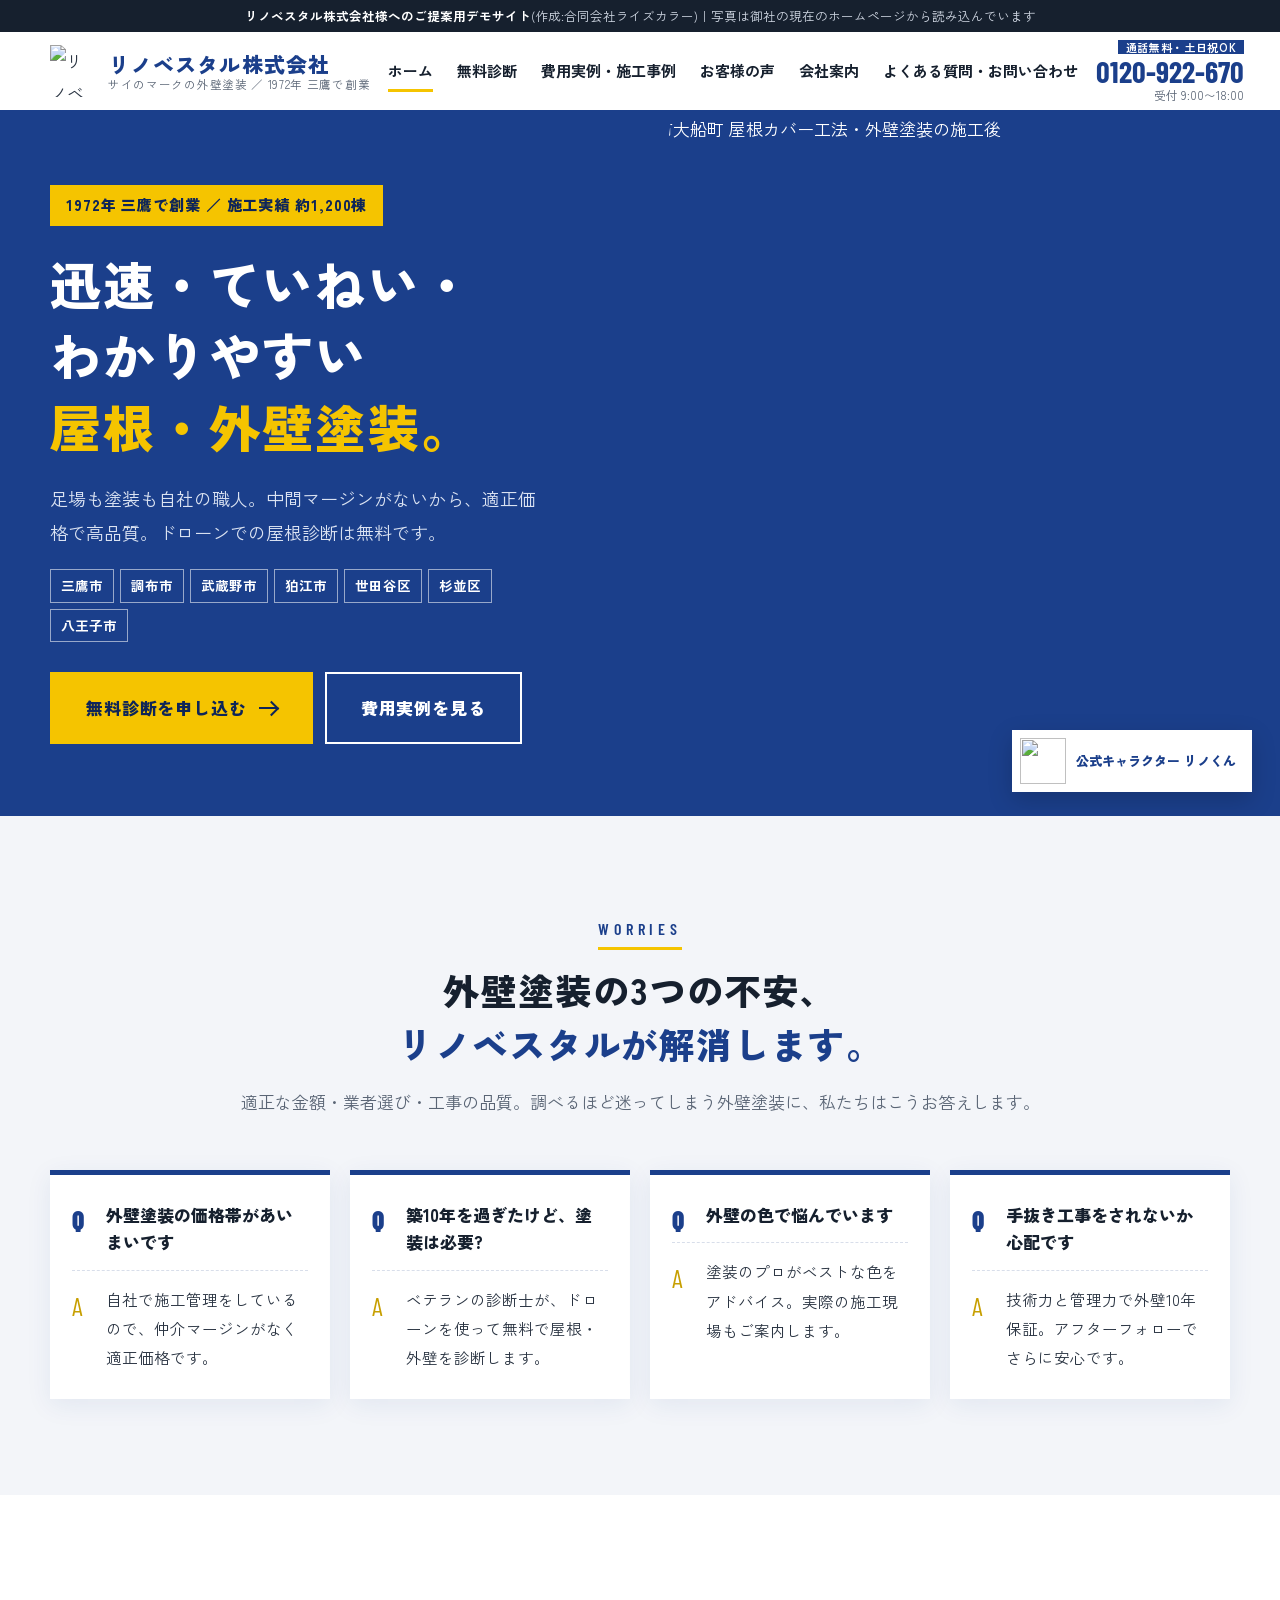
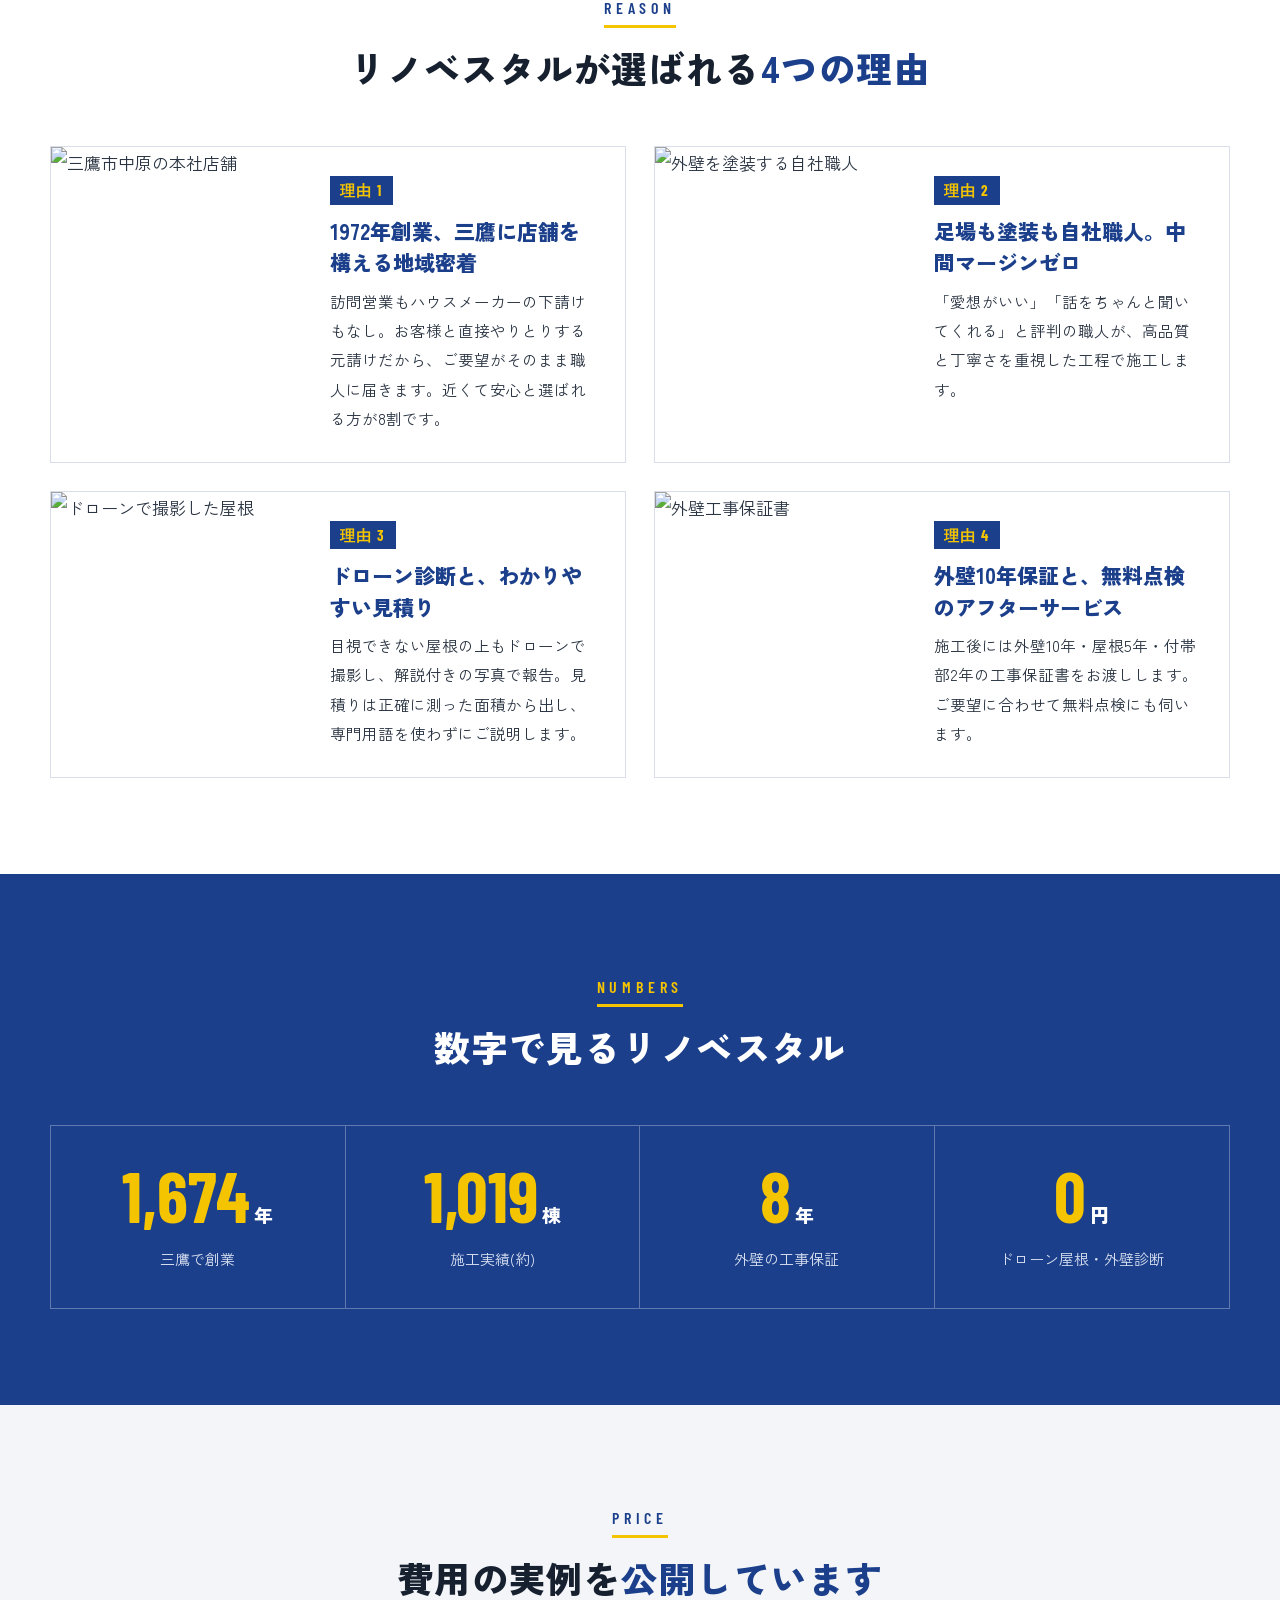
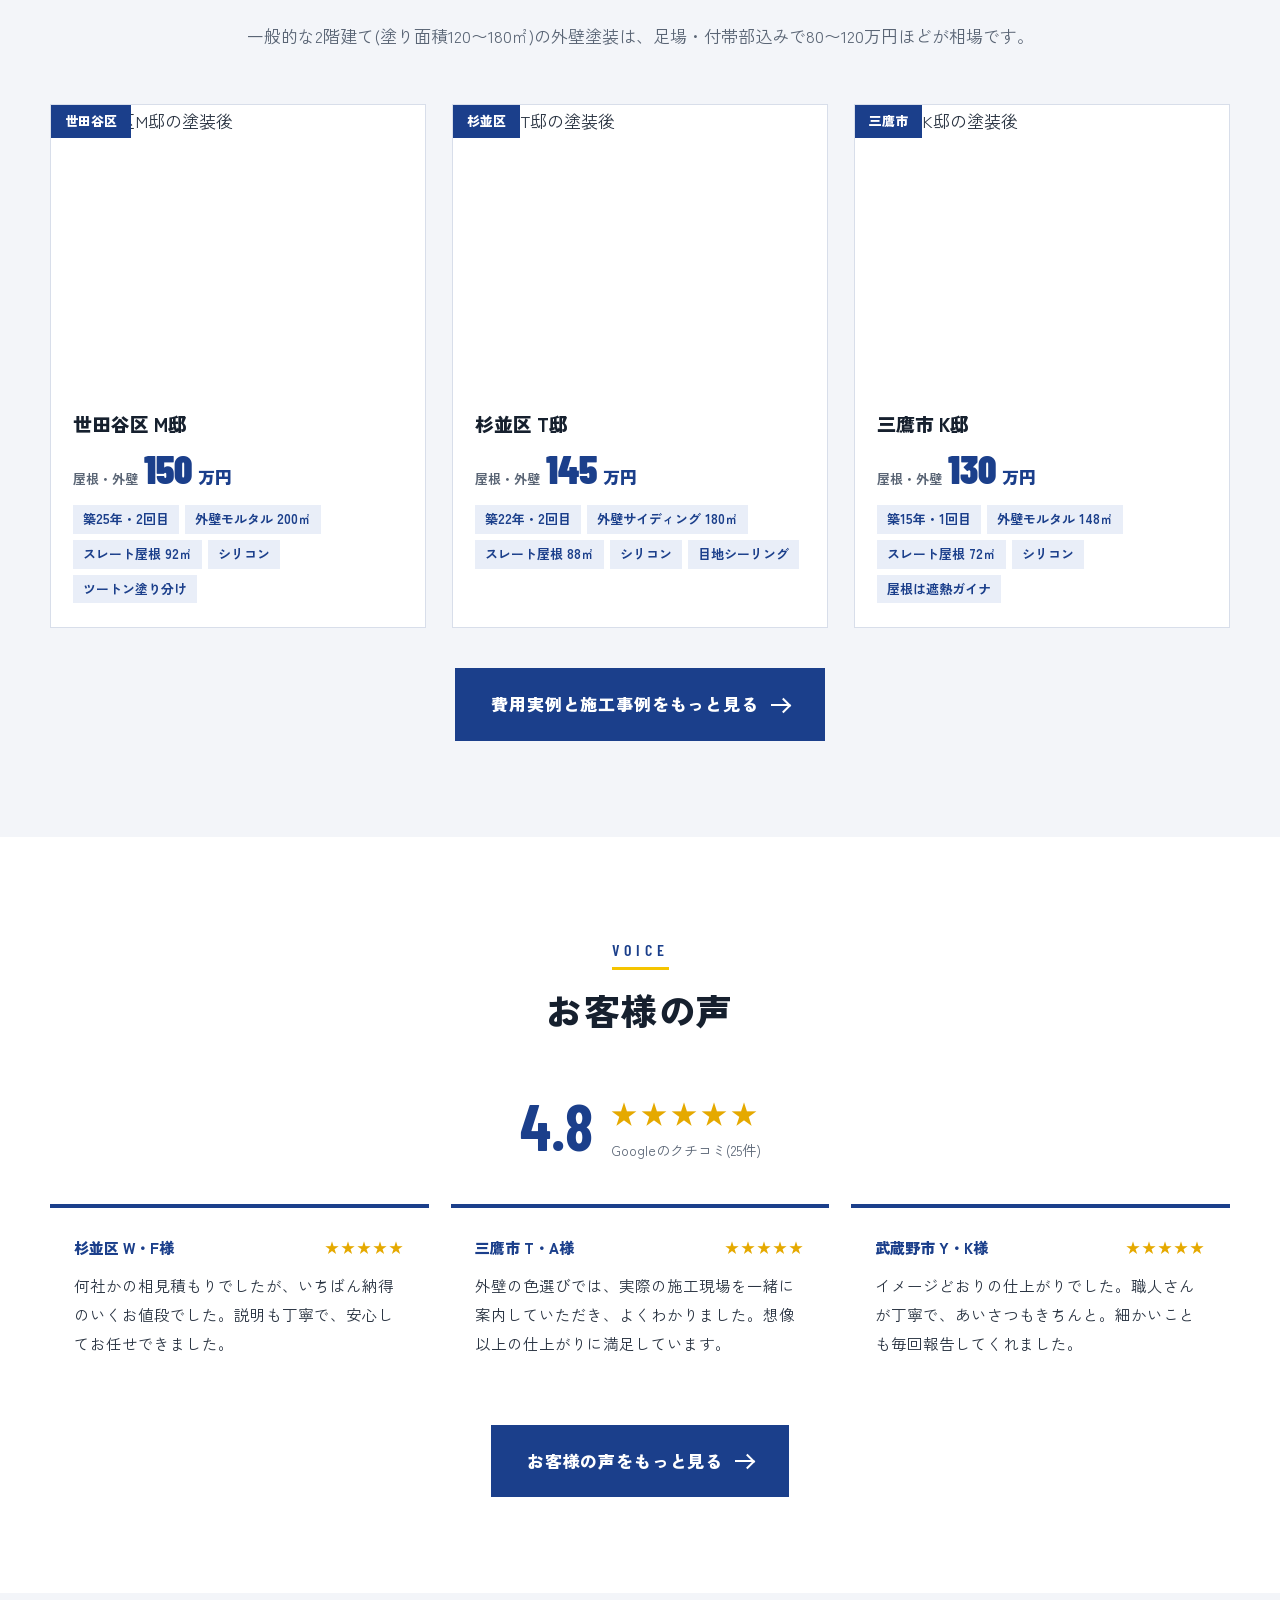
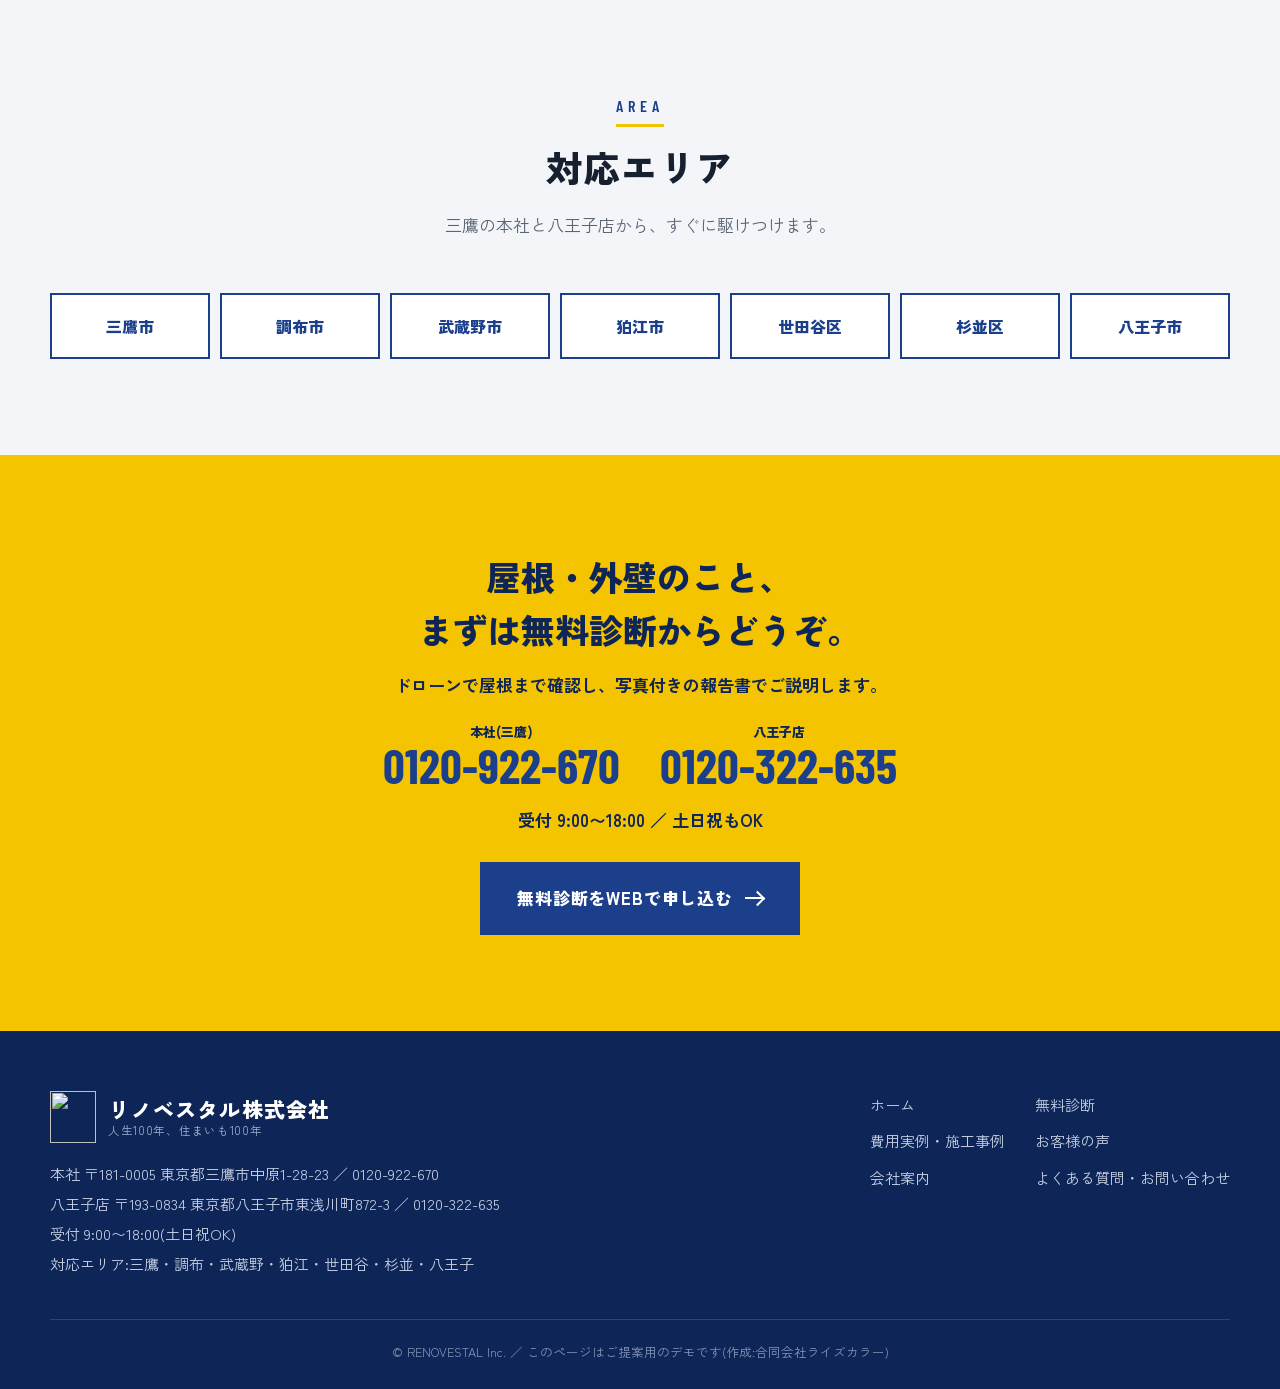
==== index.html @ 07515219 "リノベスタル様 ご提案用デモサイト Co-Authored-By: Claude Opus 5.5 <noreply@anthropic.com> Claude-Session: https://cl" ====
<!doctype html>
<html lang="ja">
<head>
<meta charset="utf-8">
<meta name="viewport" content="width=device-width,initial-scale=1">
<title>三鷹・調布・武蔵野・世田谷・杉並・八王子の外壁塗装|リノベスタル</title>
<meta name="description" content="1972年三鷹で創業、施工実績約1,200棟。自社職人による屋根・外壁塗装と、ドローンを使った無料診断のリノベスタル。">
<meta name="robots" content="noindex,nofollow">
<link rel="preconnect" href="https://fonts.googleapis.com">
<link rel="preconnect" href="https://fonts.gstatic.com" crossorigin>
<link href="https://fonts.googleapis.com/css2?family=Zen+Kaku+Gothic+New:wght@400;700;900&family=Barlow+Condensed:wght@600;700&display=swap" rel="stylesheet">
<link rel="stylesheet" href="style.css">
</head>
<body>
<div class="demo-ribbon"><strong>リノベスタル株式会社様へのご提案用デモサイト</strong>(作成:合同会社ライズカラー)｜写真は御社の現在のホームページから読み込んでいます</div>
<header class="header">
  <div class="wrap">
    <a href="index.html" class="logo"><img src="https://renovestal.jp/_common/img/logo.png" alt="リノベスタルのリノくん"><span class="t"><span class="name">リノベスタル株式会社</span><span class="sub">サイのマークの外壁塗装 ／ 1972年 三鷹で創業</span></span></a>
    <nav class="nav" aria-label="メインメニュー">
      <a href="index.html" class="current">ホーム</a>
      <a href="shindan.html">無料診断</a>
      <a href="works.html">費用実例・施工事例</a>
      <a href="voice.html">お客様の声</a>
      <a href="company.html">会社案内</a>
      <a href="contact.html">よくある質問・お問い合わせ</a>
    </nav>
    <a href="tel:0120922670" class="head-tel"><span class="free">通話無料・土日祝OK</span><span class="n">0120-922-670</span><span class="time">受付 9:00〜18:00</span></a>
    <button class="menu-btn" aria-label="メニュー" aria-expanded="false"><span></span><span></span><span></span></button>
  </div>
</header>
<main>
<section class="hero" style="padding:0">
  <div class="txt">
    <span class="since">1972年 三鷹で創業 ／ 施工実績 約1,200棟</span>
    <h1>迅速・ていねい・<br>わかりやすい<br><em>屋根・外壁塗装。</em></h1>
    <p class="lead">足場も塗装も自社の職人。中間マージンがないから、適正価格で高品質。ドローンでの屋根診断は無料です。</p>
    <div class="areas"><span>三鷹市</span><span>調布市</span><span>武蔵野市</span><span>狛江市</span><span>世田谷区</span><span>杉並区</span><span>八王子市</span></div>
    <div class="btns">
      <a href="contact.html#form" class="btn btn-yellow">無料診断を申し込む<span class="ar"></span></a>
      <a href="works.html" class="btn btn-ghost">費用実例を見る</a>
    </div>
  </div>
  <div class="ph">
    <img src="https://renovestal.jp/wp-content/uploads/%E5%A4%A7%E8%88%B9%E7%94%BA%E3%80%80%E3%82%A2%E3%83%95%E3%82%BF%E3%83%BC-scaled.jpg" alt="八王子市大船町 屋根カバー工法・外壁塗装の施工後">
    <div class="rino"><img src="https://renovestal.jp/images/character01.gif" alt="">公式キャラクター リノくん</div>
  </div>
</section>

<section class="bg-gray">
  <div class="wrap">
    <div class="title center reveal">
      <span class="en">WORRIES</span>
      <h2>外壁塗装の3つの不安、<br><em>リノベスタルが解消します。</em></h2>
      <p>適正な金額・業者選び・工事の品質。調べるほど迷ってしまう外壁塗装に、私たちはこうお答えします。</p>
    </div>
    <div class="qa-grid">
      <div class="qa reveal"><p class="q">外壁塗装の価格帯があいまいです</p><p class="a">自社で施工管理をしているので、仲介マージンがなく適正価格です。</p></div>
      <div class="qa reveal d1"><p class="q">築10年を過ぎたけど、塗装は必要?</p><p class="a">ベテランの診断士が、ドローンを使って無料で屋根・外壁を診断します。</p></div>
      <div class="qa reveal d2"><p class="q">外壁の色で悩んでいます</p><p class="a">塗装のプロがベストな色をアドバイス。実際の施工現場もご案内します。</p></div>
      <div class="qa reveal d3"><p class="q">手抜き工事をされないか心配です</p><p class="a">技術力と管理力で外壁10年保証。アフターフォローでさらに安心です。</p></div>
    </div>
  </div>
</section>

<section>
  <div class="wrap">
    <div class="title center reveal">
      <span class="en">REASON</span>
      <h2>リノベスタルが選ばれる<em>4つの理由</em></h2>
    </div>
    <div class="reasons">
      <article class="reason reveal"><div class="ph"><img src="https://renovestal.jp/images/reason01.jpg" alt="三鷹市中原の本社店舗" loading="lazy"></div><div class="body"><span class="no">理由 1</span><h3>1972年創業、三鷹に店舗を構える地域密着</h3><p>訪問営業もハウスメーカーの下請けもなし。お客様と直接やりとりする元請けだから、ご要望がそのまま職人に届きます。近くて安心と選ばれる方が8割です。</p></div></article>
      <article class="reason reveal d1"><div class="ph"><img src="https://renovestal.jp/images/genba06.jpg" alt="外壁を塗装する自社職人" loading="lazy"></div><div class="body"><span class="no">理由 2</span><h3>足場も塗装も自社職人。中間マージンゼロ</h3><p>「愛想がいい」「話をちゃんと聞いてくれる」と評判の職人が、高品質と丁寧さを重視した工程で施工します。</p></div></article>
      <article class="reason reveal"><div class="ph"><img src="https://renovestal.jp/images/muryo02-4_2.jpg" alt="ドローンで撮影した屋根" loading="lazy"></div><div class="body"><span class="no">理由 3</span><h3>ドローン診断と、わかりやすい見積り</h3><p>目視できない屋根の上もドローンで撮影し、解説付きの写真で報告。見積りは正確に測った面積から出し、専門用語を使わずにご説明します。</p></div></article>
      <article class="reason reveal d1"><div class="ph"><img src="https://renovestal.jp/images/hosho.jpg" alt="外壁工事保証書" loading="lazy" style="object-position:top"></div><div class="body"><span class="no">理由 4</span><h3>外壁10年保証と、無料点検のアフターサービス</h3><p>施工後には外壁10年・屋根5年・付帯部2年の工事保証書をお渡しします。ご要望に合わせて無料点検にも伺います。</p></div></article>
    </div>
  </div>
</section>

<section class="bg-blue">
  <div class="wrap">
    <div class="title center reveal"><span class="en">NUMBERS</span><h2>数字で見るリノベスタル</h2></div>
    <div class="stats reveal">
      <div class="stat"><span class="v" data-to="1972">0</span><span class="u">年</span><span class="c">三鷹で創業</span></div>
      <div class="stat"><span class="v" data-to="1200">0</span><span class="u">棟</span><span class="c">施工実績(約)</span></div>
      <div class="stat"><span class="v" data-to="10">0</span><span class="u">年</span><span class="c">外壁の工事保証</span></div>
      <div class="stat"><span class="v" data-to="0">0</span><span class="u">円</span><span class="c">ドローン屋根・外壁診断</span></div>
    </div>
  </div>
</section>

<section class="bg-gray">
  <div class="wrap">
    <div class="title center reveal">
      <span class="en">PRICE</span>
      <h2>費用の実例を<em>公開しています</em></h2>
      <p>一般的な2階建て(塗り面積120〜180㎡)の外壁塗装は、足場・付帯部込みで80〜120万円ほどが相場です。</p>
    </div>
    <div class="cases">
      <article class="case reveal"><div class="ph"><img src="https://renovestal.jp/images/home01.jpg" alt="世田谷区M邸の塗装後" loading="lazy"><span class="area">世田谷区</span></div><div class="body"><h3>世田谷区 M邸</h3><div class="price"><small>屋根・外壁</small><span class="num">150</span>万円</div><ul><li>築25年・2回目</li><li>外壁モルタル 200㎡</li><li>スレート屋根 92㎡</li><li>シリコン</li><li>ツートン塗り分け</li></ul></div></article>
      <article class="case reveal d1"><div class="ph"><img src="https://renovestal.jp/images/home02.jpg" alt="杉並区T邸の塗装後" loading="lazy"><span class="area">杉並区</span></div><div class="body"><h3>杉並区 T邸</h3><div class="price"><small>屋根・外壁</small><span class="num">145</span>万円</div><ul><li>築22年・2回目</li><li>外壁サイディング 180㎡</li><li>スレート屋根 88㎡</li><li>シリコン</li><li>目地シーリング</li></ul></div></article>
      <article class="case reveal d2"><div class="ph"><img src="https://renovestal.jp/images/home04.jpg" alt="三鷹市K邸の塗装後" loading="lazy"><span class="area">三鷹市</span></div><div class="body"><h3>三鷹市 K邸</h3><div class="price"><small>屋根・外壁</small><span class="num">130</span>万円</div><ul><li>築15年・1回目</li><li>外壁モルタル 148㎡</li><li>スレート屋根 72㎡</li><li>シリコン</li><li>屋根は遮熱ガイナ</li></ul></div></article>
    </div>
    <div style="text-align:center;margin-top:40px" class="reveal"><a href="works.html" class="btn btn-blue">費用実例と施工事例をもっと見る<span class="ar"></span></a></div>
  </div>
</section>

<section>
  <div class="wrap">
    <div class="title center reveal"><span class="en">VOICE</span><h2>お客様の声</h2></div>
    <div class="rating reveal"><span class="score">4.8</span><div><span class="stars">★★★★★</span><small>Googleのクチコミ(25件)</small></div></div>
    <div class="voices">
      <article class="voice reveal"><div class="who">杉並区 W・F様<span>★★★★★</span></div><p>何社かの相見積もりでしたが、いちばん納得のいくお値段でした。説明も丁寧で、安心してお任せできました。</p></article>
      <article class="voice reveal d1"><div class="who">三鷹市 T・A様<span>★★★★★</span></div><p>外壁の色選びでは、実際の施工現場を一緒に案内していただき、よくわかりました。想像以上の仕上がりに満足しています。</p></article>
      <article class="voice reveal d2"><div class="who">武蔵野市 Y・K様<span>★★★★★</span></div><p>イメージどおりの仕上がりでした。職人さんが丁寧で、あいさつもきちんと。細かいことも毎回報告してくれました。</p></article>
    </div>
    <div style="text-align:center;margin-top:40px" class="reveal"><a href="voice.html" class="btn btn-blue">お客様の声をもっと見る<span class="ar"></span></a></div>
  </div>
</section>

<section class="bg-gray">
  <div class="wrap">
    <div class="title center reveal"><span class="en">AREA</span><h2>対応エリア</h2><p>三鷹の本社と八王子店から、すぐに駆けつけます。</p></div>
    <div class="area-grid reveal"><a href="works.html">三鷹市</a><a href="works.html">調布市</a><a href="works.html">武蔵野市</a><a href="works.html">狛江市</a><a href="works.html">世田谷区</a><a href="works.html">杉並区</a><a href="works.html">八王子市</a></div>
  </div>
</section>
<section class="cta">
  <img class="rino" src="https://renovestal.jp/images/character01.gif" alt="">
  <div class="wrap reveal">
    <h2>屋根・外壁のこと、<br>まずは無料診断からどうぞ。</h2>
    <p>ドローンで屋根まで確認し、写真付きの報告書でご説明します。</p>
    <div class="tels">
      <a href="tel:0120922670"><small>本社(三鷹)</small><span class="num">0120-922-670</span></a>
      <a href="tel:0120322635"><small>八王子店</small><span class="num">0120-322-635</span></a>
    </div>
    <p>受付 9:00〜18:00 ／ 土日祝もOK</p>
    <div class="btns"><a href="contact.html#form" class="btn btn-blue">無料診断をWEBで申し込む<span class="ar"></span></a></div>
  </div>
</section>
</main>
<footer class="footer">
  <div class="wrap">
    <div class="cols">
      <div>
        <a href="index.html" class="logo"><img src="https://renovestal.jp/_common/img/logo.png" alt=""><span class="t"><span class="name">リノベスタル株式会社</span><span class="sub">人生100年、住まいも100年</span></span></a>
        <address>
          本社 〒181-0005 東京都三鷹市中原1-28-23 ／ 0120-922-670<br>
          八王子店 〒193-0834 東京都八王子市東浅川町872-3 ／ 0120-322-635<br>
          受付 9:00〜18:00(土日祝OK)<br>
          対応エリア:三鷹・調布・武蔵野・狛江・世田谷・杉並・八王子
        </address>
      </div>
      <nav aria-label="フッターメニュー">
        <a href="index.html">ホーム</a><a href="shindan.html">無料診断</a>
        <a href="works.html">費用実例・施工事例</a><a href="voice.html">お客様の声</a>
        <a href="company.html">会社案内</a><a href="contact.html">よくある質問・お問い合わせ</a>
      </nav>
    </div>
    <p class="copy">© RENOVESTAL Inc. ／ このページはご提案用のデモです(作成:合同会社ライズカラー)</p>
  </div>
</footer>
<div class="sp-bar"><a class="t" href="tel:0120922670">無料で電話相談</a><a class="m" href="contact.html#form">無料診断を申し込む</a></div>
<script src="main.js"></script>
</body>
</html>
---- style.css ----
/* リノベスタル株式会社 ご提案用デモ — ロイヤルブルー×白、差し色に黄色 */
:root{
  --blue:#1b3f8b;
  --blue-deep:#0e2558;
  --blue-soft:#e9eef8;
  --yellow:#f5c400;
  --ink:#16202e;
  --text:#2a3442;
  --muted:#5a6575;
  --line:#d8deea;
  --gray:#f3f5f9;
  --max:1180px;
}
*{box-sizing:border-box;margin:0;padding:0}
html{scroll-behavior:smooth}
body{font-family:"Zen Kaku Gothic New","Noto Sans JP",system-ui,sans-serif;font-size:17px;line-height:1.9;color:var(--text);background:#fff;-webkit-font-smoothing:antialiased;overflow-x:hidden}
img{max-width:100%;display:block}
a{color:inherit;text-decoration:none}
.wrap{width:min(var(--max),100% - 32px);margin-inline:auto}
.num{font-family:"Barlow Condensed",sans-serif}

.demo-ribbon{background:var(--ink);color:#cfd6e2;font-size:12.5px;text-align:center;padding:6px 12px;line-height:1.6}
.demo-ribbon strong{color:#fff}

/* ヘッダー */
.header{position:sticky;top:0;z-index:50;background:#fff;border-bottom:3px solid var(--blue)}
.header .wrap{display:flex;align-items:center;justify-content:space-between;gap:18px;height:78px}
.logo{display:flex;align-items:center;gap:12px}
.logo img{width:46px;height:52px;object-fit:contain}
.logo .t{display:flex;flex-direction:column;line-height:1.25}
.logo .name{font-size:21px;font-weight:900;color:var(--blue);letter-spacing:.06em;white-space:nowrap}
.logo .sub{font-size:11.5px;color:var(--muted);letter-spacing:.06em;white-space:nowrap}
.nav{display:flex;gap:24px;align-items:center}
.nav a{font-size:15px;font-weight:700;color:var(--ink);white-space:nowrap;position:relative;padding:4px 0}
.nav a::after{content:"";position:absolute;left:0;bottom:-3px;height:3px;width:100%;background:var(--yellow);transform:scaleX(0);transform-origin:right;transition:transform .35s}
.nav a:hover::after,.nav a.current::after{transform:scaleX(1);transform-origin:left}
.head-tel{display:flex;flex-direction:column;align-items:flex-end;line-height:1.15}
.head-tel .free{font-size:11px;font-weight:700;color:#fff;background:var(--blue);padding:1px 8px;letter-spacing:.06em}
.head-tel .n{font-family:"Barlow Condensed",sans-serif;font-size:30px;font-weight:700;color:var(--blue);white-space:nowrap}
.head-tel .time{font-size:11.5px;color:var(--muted)}
.menu-btn{display:none;background:none;border:0;width:44px;height:44px;cursor:pointer;position:relative}
.menu-btn span{position:absolute;left:10px;right:10px;height:2px;background:var(--blue);transition:.3s}
.menu-btn span:nth-child(1){top:14px}.menu-btn span:nth-child(2){top:21px}.menu-btn span:nth-child(3){top:28px}
.menu-open .menu-btn span:nth-child(1){top:21px;transform:rotate(45deg)}
.menu-open .menu-btn span:nth-child(2){opacity:0}
.menu-open .menu-btn span:nth-child(3){top:21px;transform:rotate(-45deg)}

/* ボタン */
.btn{position:relative;display:inline-flex;align-items:center;justify-content:center;gap:12px;padding:18px 34px;font-size:17px;font-weight:900;letter-spacing:.05em;overflow:hidden;cursor:pointer;border:2px solid transparent;transition:background .3s,color .3s,transform .2s;font-family:inherit}
.btn::after{content:"";position:absolute;top:-20%;left:-75%;width:45%;height:140%;background:linear-gradient(100deg,rgba(255,255,255,0),rgba(255,255,255,.6) 50%,rgba(255,255,255,0));transform:skewX(-22deg);animation:shine 4.5s ease-in-out infinite}
.btn:hover::after{animation:shineFast .8s ease-out}
@keyframes shine{0%,70%{left:-75%}100%{left:135%}}
@keyframes shineFast{0%{left:-75%}100%{left:135%}}
.btn-yellow{background:var(--yellow);color:var(--blue-deep)}
.btn-yellow:hover{background:#ffd31f}
.btn-blue{background:var(--blue);color:#fff}
.btn-blue:hover{background:var(--blue-deep)}
.btn-ghost{color:#fff;border-color:#fff;background:transparent}
.btn-ghost::after{display:none}
.btn-ghost:hover{background:#fff;color:var(--blue)}
.btn .ar{width:18px;height:2px;background:currentColor;position:relative;transition:transform .3s}
.btn .ar::after{content:"";position:absolute;right:0;top:-4px;width:9px;height:9px;border-top:2px solid currentColor;border-right:2px solid currentColor;transform:rotate(45deg)}
.btn:hover .ar{transform:translateX(5px)}

/* ヒーロー(左に文字、右に写真) */
.hero{position:relative;display:grid;grid-template-columns:46% 54%;min-height:620px;background:var(--blue);color:#fff;overflow:hidden}
.hero .txt{position:relative;z-index:2;padding:72px 48px 72px max(16px,calc((100vw - var(--max))/2));display:flex;flex-direction:column;justify-content:center}
.hero .since{display:inline-flex;align-items:center;gap:10px;align-self:flex-start;background:var(--yellow);color:var(--blue-deep);font-weight:900;padding:6px 16px;font-size:15px;letter-spacing:.06em;opacity:0;animation:up .8s .2s forwards}
.hero h1{font-size:clamp(32px,4vw,52px);font-weight:900;line-height:1.4;letter-spacing:.04em;margin-top:22px;opacity:0;animation:up .9s .4s forwards}
.hero h1 em{font-style:normal;color:var(--yellow)}
.hero .lead{margin-top:18px;color:#dbe3f2;font-size:clamp(16px,1.5vw,18px);opacity:0;animation:up .9s .65s forwards}
.hero .areas{display:flex;flex-wrap:wrap;gap:6px;margin-top:20px;opacity:0;animation:up .9s .8s forwards}
.hero .areas span{font-size:13.5px;font-weight:700;border:1px solid rgba(255,255,255,.55);padding:3px 10px}
.hero .btns{display:flex;flex-wrap:wrap;gap:12px;margin-top:30px;opacity:0;animation:up .9s 1s forwards}
.hero .ph{position:relative;clip-path:polygon(12% 0,100% 0,100% 100%,0 100%);overflow:hidden}
.hero .ph img{width:100%;height:100%;object-fit:cover;transform:scale(1.1);animation:zoom 12s ease-out forwards}
.hero .ph::before{content:"";position:absolute;inset:0;z-index:1;background:var(--yellow);transform-origin:right;animation:wipe 1s .1s cubic-bezier(.7,0,.3,1) forwards}
.hero .rino{position:absolute;z-index:3;right:28px;bottom:24px;display:flex;align-items:center;gap:10px;background:#fff;color:var(--blue);padding:8px 16px 8px 8px;font-size:13px;font-weight:900;box-shadow:0 8px 24px rgba(0,0,0,.18);opacity:0;animation:up .8s 1.4s forwards}
.hero .rino img{width:46px;height:46px;object-fit:contain}
@keyframes up{from{opacity:0;transform:translateY(22px)}to{opacity:1;transform:none}}
@keyframes zoom{to{transform:scale(1)}}
@keyframes wipe{to{transform:scaleX(0)}}

/* 下層の見出し */
.page-head{background:var(--blue);color:#fff;position:relative;overflow:hidden;padding:80px 0 64px}
.page-head .bg{position:absolute;right:0;top:0;bottom:0;width:48%;background-size:cover;background-position:center;clip-path:polygon(18% 0,100% 0,100% 100%,0 100%);opacity:.9}
.page-head .wrap{position:relative}
.page-head .en{font-family:"Barlow Condensed",sans-serif;font-size:16px;letter-spacing:.3em;color:var(--yellow);font-weight:600}
.page-head h1{font-size:clamp(28px,4vw,42px);font-weight:900;letter-spacing:.05em;margin-top:4px}
.breadcrumb{font-size:13px;color:#c9d3e6;margin-top:12px}
.breadcrumb a{text-decoration:underline;text-underline-offset:3px}

/* 共通 */
section{padding:96px 0}
.bg-gray{background:var(--gray)}
.bg-blue{background:var(--blue);color:#fff}
.title{margin-bottom:52px}
.title.center{text-align:center}
.title .en{display:inline-block;font-family:"Barlow Condensed",sans-serif;font-weight:600;font-size:16px;letter-spacing:.3em;color:var(--blue);border-bottom:3px solid var(--yellow);padding-bottom:2px;margin-bottom:12px}
.bg-blue .title .en{color:var(--yellow);border-color:var(--yellow)}
.title h2{font-size:clamp(25px,3.2vw,36px);font-weight:900;color:var(--ink);line-height:1.5;letter-spacing:.04em}
.bg-blue .title h2{color:#fff}
.title h2 em{font-style:normal;color:var(--blue)}
.bg-blue .title h2 em{color:var(--yellow)}
.title p{margin-top:16px;color:var(--muted)}
.bg-blue .title p{color:#d3dcee}

/* 不安と答え */
.qa-grid{display:grid;grid-template-columns:repeat(4,1fr);gap:20px}
.qa{background:#fff;border-top:5px solid var(--blue);padding:26px 22px;box-shadow:0 6px 24px rgba(27,63,139,.08)}
.qa .q{font-weight:900;color:var(--ink);font-size:17px;line-height:1.6;padding-left:34px;position:relative}
.qa .q::before{content:"Q";position:absolute;left:0;top:-2px;font-family:"Barlow Condensed",sans-serif;font-size:26px;color:var(--blue)}
.qa .a{margin-top:14px;padding-top:14px;border-top:1px dashed var(--line);padding-left:34px;position:relative;font-size:15.5px}
.qa .a::before{content:"A";position:absolute;left:0;top:10px;font-family:"Barlow Condensed",sans-serif;font-size:26px;color:#c79f00}

/* 4つの理由 */
.reasons{display:grid;grid-template-columns:repeat(2,1fr);gap:28px}
.reason{display:grid;grid-template-columns:44% 1fr;background:#fff;border:1px solid var(--line);overflow:hidden;transition:transform .35s,box-shadow .35s}
.reason:hover{transform:translateY(-5px);box-shadow:0 16px 36px rgba(27,63,139,.14)}
.reason .ph{overflow:hidden}
.reason .ph img{width:100%;height:100%;object-fit:cover;min-height:230px;transition:transform .8s}
.reason:hover .ph img{transform:scale(1.06)}
.reason .body{padding:26px 26px 28px}
.reason .no{font-family:"Barlow Condensed",sans-serif;font-weight:700;color:var(--yellow);background:var(--blue);display:inline-block;padding:0 10px;font-size:15px;letter-spacing:.1em}
.reason h3{font-size:21px;font-weight:900;color:var(--blue);margin:10px 0 8px;line-height:1.5}
.reason p{font-size:15.5px}

/* 数字 */
.stats{display:grid;grid-template-columns:repeat(4,1fr);gap:0;border:1px solid rgba(255,255,255,.3)}
.stat{text-align:center;padding:34px 12px;border-right:1px solid rgba(255,255,255,.3)}
.stat:last-child{border-right:0}
.stat .v{font-family:"Barlow Condensed",sans-serif;font-size:clamp(46px,5.6vw,70px);font-weight:700;line-height:1;color:var(--yellow)}
.stat .u{font-size:19px;font-weight:900;margin-left:4px}
.stat .c{display:block;margin-top:12px;font-size:15px;color:#d8e0f0}

/* 費用実例 */
.cases{display:grid;grid-template-columns:repeat(3,1fr);gap:26px}
.case{background:#fff;border:1px solid var(--line);transition:transform .35s,box-shadow .35s}
.case:hover{transform:translateY(-5px);box-shadow:0 14px 32px rgba(27,63,139,.12)}
.case .ph{position:relative;aspect-ratio:4/3;overflow:hidden}
.case .ph img{width:100%;height:100%;object-fit:cover;transition:transform .8s}
.case:hover .ph img{transform:scale(1.06)}
.case .area{position:absolute;left:0;top:0;background:var(--blue);color:#fff;font-size:13px;font-weight:900;padding:4px 14px}
.case .body{padding:20px 22px 24px}
.case h3{font-size:19px;font-weight:900;color:var(--ink)}
.case .price{display:flex;align-items:baseline;gap:6px;margin:6px 0 12px;color:var(--blue);font-weight:900}
.case .price small{font-size:13px;color:var(--muted);font-weight:700}
.case .price .num{font-size:40px;line-height:1}
.case ul{list-style:none;display:flex;flex-wrap:wrap;gap:6px}
.case li{font-size:13px;background:var(--blue-soft);color:var(--blue);padding:2px 10px;font-weight:700}
.market{display:grid;grid-template-columns:auto 1fr;gap:26px;align-items:center;background:#fff;border-left:6px solid var(--yellow);padding:28px 30px;margin-bottom:44px;box-shadow:0 6px 24px rgba(27,63,139,.08)}
.market .big{font-weight:900;color:var(--blue);line-height:1.2;text-align:center}
.market .big .num{font-size:56px}
.market .big small{display:block;font-size:13px;color:var(--muted)}

/* 塗料 */
.paints{display:grid;grid-template-columns:repeat(3,1fr);gap:24px}
.paint{background:#fff;padding:30px 26px;border:1px solid var(--line);position:relative}
.paint.pop{border:3px solid var(--yellow)}
.paint .badge{position:absolute;top:-14px;left:22px;background:var(--yellow);color:var(--blue-deep);font-weight:900;font-size:13px;padding:2px 12px}
.paint h3{font-size:21px;font-weight:900;color:var(--blue)}
.paint .catch{font-weight:900;color:var(--ink);margin:6px 0 10px}
.paint p{font-size:15.5px}

/* 施工事例 */
.works{display:grid;grid-template-columns:repeat(3,1fr);gap:26px}
.work{background:#fff;border:1px solid var(--line);transition:transform .35s,box-shadow .35s}
.work:hover{transform:translateY(-5px);box-shadow:0 14px 32px rgba(27,63,139,.12)}
.work .ph{position:relative;aspect-ratio:4/3;overflow:hidden}
.work .ph img{width:100%;height:100%;object-fit:cover;transition:transform .8s}
.work:hover .ph img{transform:scale(1.06)}
.work .cat{position:absolute;left:0;top:0;background:var(--yellow);color:var(--blue-deep);font-size:13px;font-weight:900;padding:4px 14px}
.work .body{padding:18px 22px 22px}
.work .area{font-size:13px;font-weight:900;color:var(--blue)}
.work h3{font-size:18px;color:var(--ink);line-height:1.6;margin-top:2px}
.work p{font-size:14.5px;color:var(--muted);margin-top:6px;line-height:1.8}
.filters{display:flex;flex-wrap:wrap;justify-content:center;gap:10px;margin-bottom:38px}
.filters button{font:inherit;font-size:15px;font-weight:900;padding:10px 22px;background:#fff;color:var(--blue);border:2px solid var(--blue);cursor:pointer;transition:.25s}
.filters button.on,.filters button:hover{background:var(--blue);color:#fff}
.work.hide{display:none}
.note{font-size:13.5px;color:var(--muted);margin-top:24px;text-align:center}

/* お客様の声 */
.rating{display:flex;align-items:center;justify-content:center;gap:18px;margin-bottom:40px;flex-wrap:wrap}
.rating .score{font-family:"Barlow Condensed",sans-serif;font-size:64px;font-weight:700;color:var(--blue);line-height:1}
.rating .stars{color:#e5a900;font-size:26px;letter-spacing:4px}
.rating small{display:block;color:var(--muted);font-size:14px}
.voices{display:grid;grid-template-columns:repeat(3,1fr);gap:22px}
.voice{background:#fff;padding:26px 24px;border-top:4px solid var(--blue);position:relative}
.voice .who{font-weight:900;color:var(--blue);font-size:15px;margin-bottom:8px;display:flex;justify-content:space-between;gap:10px}
.voice .who span{color:#e5a900;letter-spacing:2px;font-size:14px}
.voice p{font-size:15.5px}

/* 2カラム */
.split{display:grid;grid-template-columns:1fr 1fr;gap:54px;align-items:center}
.split + .split{margin-top:80px}
.split.rev .ph{order:2}
.split .ph{position:relative}
.split .ph img{width:100%;aspect-ratio:4/3;object-fit:cover;position:relative;z-index:1}
.split .ph::after{content:"";position:absolute;left:-14px;top:-14px;width:55%;height:55%;background:var(--yellow);z-index:0}
.split.rev .ph::after{left:auto;right:-14px}
.split .tag{display:inline-block;font-family:"Barlow Condensed",sans-serif;font-weight:600;letter-spacing:.25em;color:var(--blue);font-size:15px;margin-bottom:8px}
.split h3{font-size:clamp(23px,2.6vw,30px);font-weight:900;color:var(--ink);line-height:1.5;margin-bottom:16px}
.split p + p{margin-top:12px}
.checks{list-style:none;display:grid;grid-template-columns:1fr 1fr;gap:10px;margin-top:18px}
.checks li{background:#fff;border:1px solid var(--line);padding:12px 14px 12px 42px;position:relative;font-weight:700;font-size:15.5px;line-height:1.6}
.checks li::before{content:"";position:absolute;left:14px;top:17px;width:16px;height:9px;border-left:3px solid var(--blue);border-bottom:3px solid var(--blue);transform:rotate(-45deg)}
.photos3{display:grid;grid-template-columns:repeat(3,1fr);gap:12px;margin-top:24px}
.photos3 img{width:100%;aspect-ratio:16/10;object-fit:cover}
.photos3 figcaption{font-size:13px;color:var(--muted);margin-top:4px}

/* 流れ */
.flow{list-style:none;display:grid;grid-template-columns:repeat(5,1fr);gap:0;counter-reset:s}
.flow li{position:relative;background:#fff;border:1px solid var(--line);padding:26px 18px;margin-right:22px}
.flow li:last-child{margin-right:0}
.flow li:not(:last-child)::after{content:"";position:absolute;right:-17px;top:50%;border:9px solid transparent;border-left:10px solid var(--blue);transform:translateY(-50%)}
.flow .s{font-family:"Barlow Condensed",sans-serif;font-weight:700;color:var(--blue);font-size:15px;letter-spacing:.15em}
.flow h3{font-size:18px;font-weight:900;color:var(--ink);margin:4px 0 8px;line-height:1.5}
.flow p{font-size:14.5px}

/* 表 */
.table{width:100%;border-collapse:collapse;background:#fff;font-size:16px}
.table th,.table td{border:1px solid var(--line);padding:16px 20px;text-align:left;vertical-align:top}
.table th{background:var(--blue-soft);color:var(--blue);font-weight:900;width:26%}

/* ごあいさつ */
.greeting{display:grid;grid-template-columns:320px 1fr;gap:44px;align-items:start}
.greeting .ph img{width:100%;aspect-ratio:4/5;object-fit:cover}
.greeting .ph figcaption{font-size:13px;color:var(--muted);margin-top:6px}
.greeting h3{font-size:clamp(22px,2.6vw,28px);font-weight:900;color:var(--blue);line-height:1.55;margin-bottom:18px}
.greeting p + p{margin-top:14px}
.greeting .sign{margin-top:20px;text-align:right;font-weight:900;font-size:18px;color:var(--ink)}

/* 店舗 */
.shops{display:grid;grid-template-columns:1fr 1fr;gap:26px}
.shop{background:#fff;border:1px solid var(--line)}
.shop img{width:100%;aspect-ratio:16/9;object-fit:cover}
.shop .body{padding:22px 24px}
.shop h3{font-size:20px;font-weight:900;color:var(--blue)}
.shop .tel{font-family:"Barlow Condensed",sans-serif;font-size:30px;font-weight:700;color:var(--blue);display:block;margin-top:4px}
.shop iframe{width:100%;height:240px;border:0;display:block}

/* エリア */
.area-grid{display:grid;grid-template-columns:repeat(7,1fr);gap:10px}
.area-grid a{display:flex;align-items:center;justify-content:center;background:#fff;color:var(--blue);border:2px solid var(--blue);font-weight:900;padding:16px 6px;font-size:16px;transition:.25s}
.area-grid a:hover{background:var(--blue);color:#fff}

/* FAQ */
.faq{max-width:900px;margin-inline:auto;display:grid;gap:12px}
.faq h3{font-size:19px;font-weight:900;color:var(--blue);margin:22px 0 4px;padding-left:14px;border-left:5px solid var(--yellow)}
.faq details{background:#fff;border:1px solid var(--line)}
.faq summary{list-style:none;cursor:pointer;padding:20px 56px 20px 60px;position:relative;font-weight:900;color:var(--ink)}
.faq summary::-webkit-details-marker{display:none}
.faq summary::before{content:"Q";position:absolute;left:22px;top:15px;font-family:"Barlow Condensed",sans-serif;font-size:26px;color:var(--blue)}
.faq summary::after{content:"";position:absolute;right:24px;top:50%;width:11px;height:11px;border-right:2px solid var(--blue);border-bottom:2px solid var(--blue);transform:translateY(-70%) rotate(45deg);transition:transform .3s}
.faq details[open] summary::after{transform:translateY(-30%) rotate(-135deg)}
.faq .a{padding:0 28px 22px 60px;position:relative}
.faq .a::before{content:"A";position:absolute;left:22px;top:-6px;font-family:"Barlow Condensed",sans-serif;font-size:26px;color:#c79f00}

/* フォーム */
.contact-box{display:grid;grid-template-columns:1fr 1.4fr;gap:36px;align-items:start}
.tel-card{background:var(--blue);color:#fff;padding:36px 30px}
.tel-card h3{font-size:19px;font-weight:900;margin-bottom:14px}
.tel-card .row + .row{margin-top:18px;padding-top:18px;border-top:1px solid rgba(255,255,255,.25)}
.tel-card small{display:block;font-size:13px;color:#cfd8ea}
.tel-card .n{font-family:"Barlow Condensed",sans-serif;font-size:40px;font-weight:700;color:var(--yellow);line-height:1.15;display:block}
.tel-card p{font-size:14.5px;color:#d3dcee;margin-top:16px}
.form{background:#fff;border:1px solid var(--line);padding:36px}
.form .row{margin-bottom:20px}
.form label{display:block;font-weight:900;color:var(--ink);margin-bottom:8px}
.form label .req{font-size:12px;background:var(--blue);color:#fff;padding:1px 8px;margin-left:8px}
.form input,.form select,.form textarea{width:100%;font:inherit;font-size:16px;padding:14px 16px;border:1px solid #c6cfdd;background:#fafbfd;border-radius:0}
.form input:focus,.form select:focus,.form textarea:focus{outline:2px solid var(--blue);background:#fff}
.form textarea{min-height:150px;resize:vertical}
.form .msg{display:none;margin-top:16px;padding:14px 18px;background:var(--blue-soft);color:var(--blue);font-weight:900}
.form .msg.show{display:block}

/* CTA */
.cta{background:var(--yellow);color:var(--blue-deep);text-align:center;position:relative;overflow:hidden}
.cta .rino{position:absolute;left:4%;bottom:-20px;width:170px;opacity:.95}
.cta h2{font-size:clamp(24px,3.2vw,34px);font-weight:900;line-height:1.55}
.cta p{margin-top:12px;font-weight:700}
.cta .tels{display:flex;flex-wrap:wrap;justify-content:center;gap:16px 40px;margin-top:24px}
.cta .tels a{display:block;line-height:1.1}
.cta .tels small{display:block;font-size:13px;font-weight:900}
.cta .tels .num{font-size:clamp(34px,4.4vw,48px);font-weight:700;color:var(--blue)}
.cta .btns{margin-top:26px}
.cta .btn-blue{min-width:320px}

/* フッター */
.footer{background:var(--blue-deep);color:#c6d0e3;padding:60px 0 26px;font-size:15px}
.footer .cols{display:grid;grid-template-columns:1.4fr 1fr;gap:40px}
.footer .logo .name{color:#fff}
.footer .logo .sub{color:#9fb0cf}
.footer address{font-style:normal;margin-top:16px;line-height:2}
.footer nav{display:grid;grid-template-columns:repeat(2,auto);gap:8px 30px;align-content:start;justify-content:end}
.footer nav a:hover{color:#fff;text-decoration:underline}
.footer .copy{border-top:1px solid rgba(255,255,255,.14);margin-top:40px;padding-top:20px;text-align:center;font-size:12.5px;color:#8293b3}

.sp-bar{display:none}

/* スクロールで表示 */
.reveal{opacity:0;transform:translateY(32px);transition:opacity .9s,transform .9s}
.reveal.in{opacity:1;transform:none}
.reveal.d1{transition-delay:.12s}.reveal.d2{transition-delay:.24s}.reveal.d3{transition-delay:.36s}
@media (prefers-reduced-motion:reduce){*{animation:none!important;transition:none!important}.reveal,.hero .since,.hero h1,.hero .lead,.hero .areas,.hero .btns,.hero .rino{opacity:1;transform:none}.hero .ph::before{display:none}}

@media (max-width:1180px){.head-tel{display:none}.nav{gap:18px}}
@media (max-width:1000px){
  .qa-grid{grid-template-columns:repeat(2,1fr)}
  .flow{grid-template-columns:1fr;gap:14px}
  .flow li{margin-right:0}
  .flow li:not(:last-child)::after{right:50%;top:auto;bottom:-22px;transform:translateX(50%);border:9px solid transparent;border-top:10px solid var(--blue)}
  .area-grid{grid-template-columns:repeat(4,1fr)}
}
@media (max-width:900px){
  body{font-size:16px}
  .header .wrap{height:64px}
  .logo img{width:38px;height:42px}
  .logo .name{font-size:18px}
  .menu-btn{display:block;z-index:2}
  .nav{position:fixed;top:0;right:0;bottom:0;width:min(320px,86vw);display:none;flex-direction:column;align-items:stretch;gap:0;background:var(--blue);padding:88px 0 30px;z-index:-1;overflow-y:auto}
  .nav a{color:#fff;padding:16px 28px;border-bottom:1px solid rgba(255,255,255,.14);font-size:16px}
  .nav a::after{display:none}
  .menu-open .nav{display:flex;animation:slideIn .35s ease}
  @keyframes slideIn{from{transform:translateX(100%)}to{transform:none}}
  .menu-open .menu-btn span{background:#fff}
  section{padding:70px 0}
  .hero{grid-template-columns:1fr;min-height:0}
  .hero .ph{order:-1;height:300px;clip-path:polygon(0 0,100% 0,100% 88%,0 100%)}
  .hero .txt{padding:36px 16px 48px}
  .hero .rino{right:12px;bottom:12px}
  .page-head .bg{width:100%;opacity:.25;clip-path:none}
  .qa-grid,.reasons,.cases,.paints,.works,.voices,.split,.shops,.contact-box,.greeting{grid-template-columns:1fr}
  .reason{grid-template-columns:1fr}
  .reason .ph img{min-height:0;aspect-ratio:16/9}
  .stats{grid-template-columns:repeat(2,1fr)}
  .stat:nth-child(2){border-right:0}
  .stat:nth-child(-n+2){border-bottom:1px solid rgba(255,255,255,.3)}
  .split{gap:30px}
  .split.rev .ph{order:0}
  .split .ph::after{display:none}
  .checks{grid-template-columns:1fr}
  .market{grid-template-columns:1fr;text-align:center}
  .area-grid{grid-template-columns:repeat(2,1fr)}
  .greeting .ph{max-width:300px}
  .form{padding:24px 18px}
  .footer .cols{grid-template-columns:1fr}
  .footer nav{justify-content:start}
  .cta .rino{display:none}
  .cta .btn-blue{min-width:0;width:100%}
  .btn{width:100%;padding:16px 22px;font-size:16px}
  .sp-bar{display:grid;grid-template-columns:1fr 1fr;position:fixed;left:0;right:0;bottom:0;z-index:60;box-shadow:0 -4px 18px rgba(0,0,0,.18)}
  .sp-bar a{display:flex;align-items:center;justify-content:center;padding:15px 8px;font-weight:900;font-size:15px}
  .sp-bar .t{background:var(--blue);color:#fff}
  .sp-bar .m{background:var(--yellow);color:var(--blue-deep)}
  .footer{padding-bottom:90px}
}
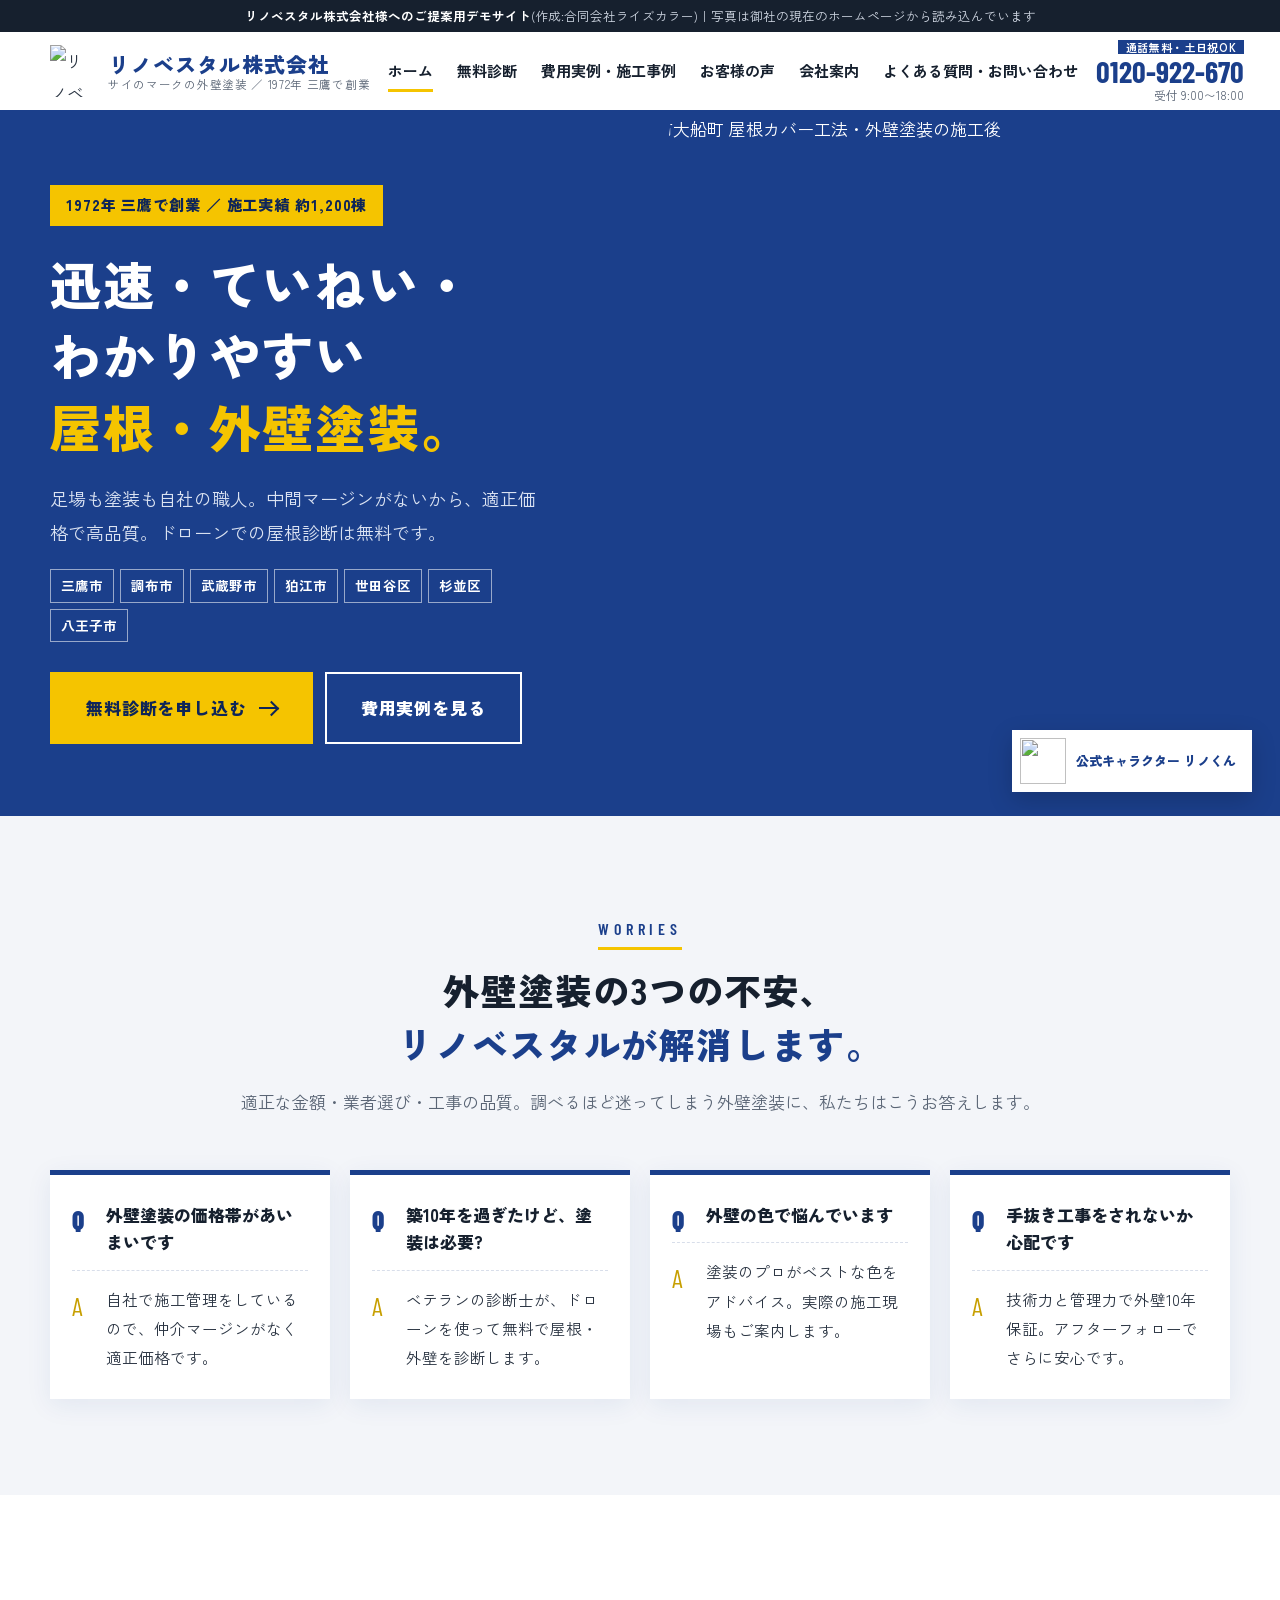
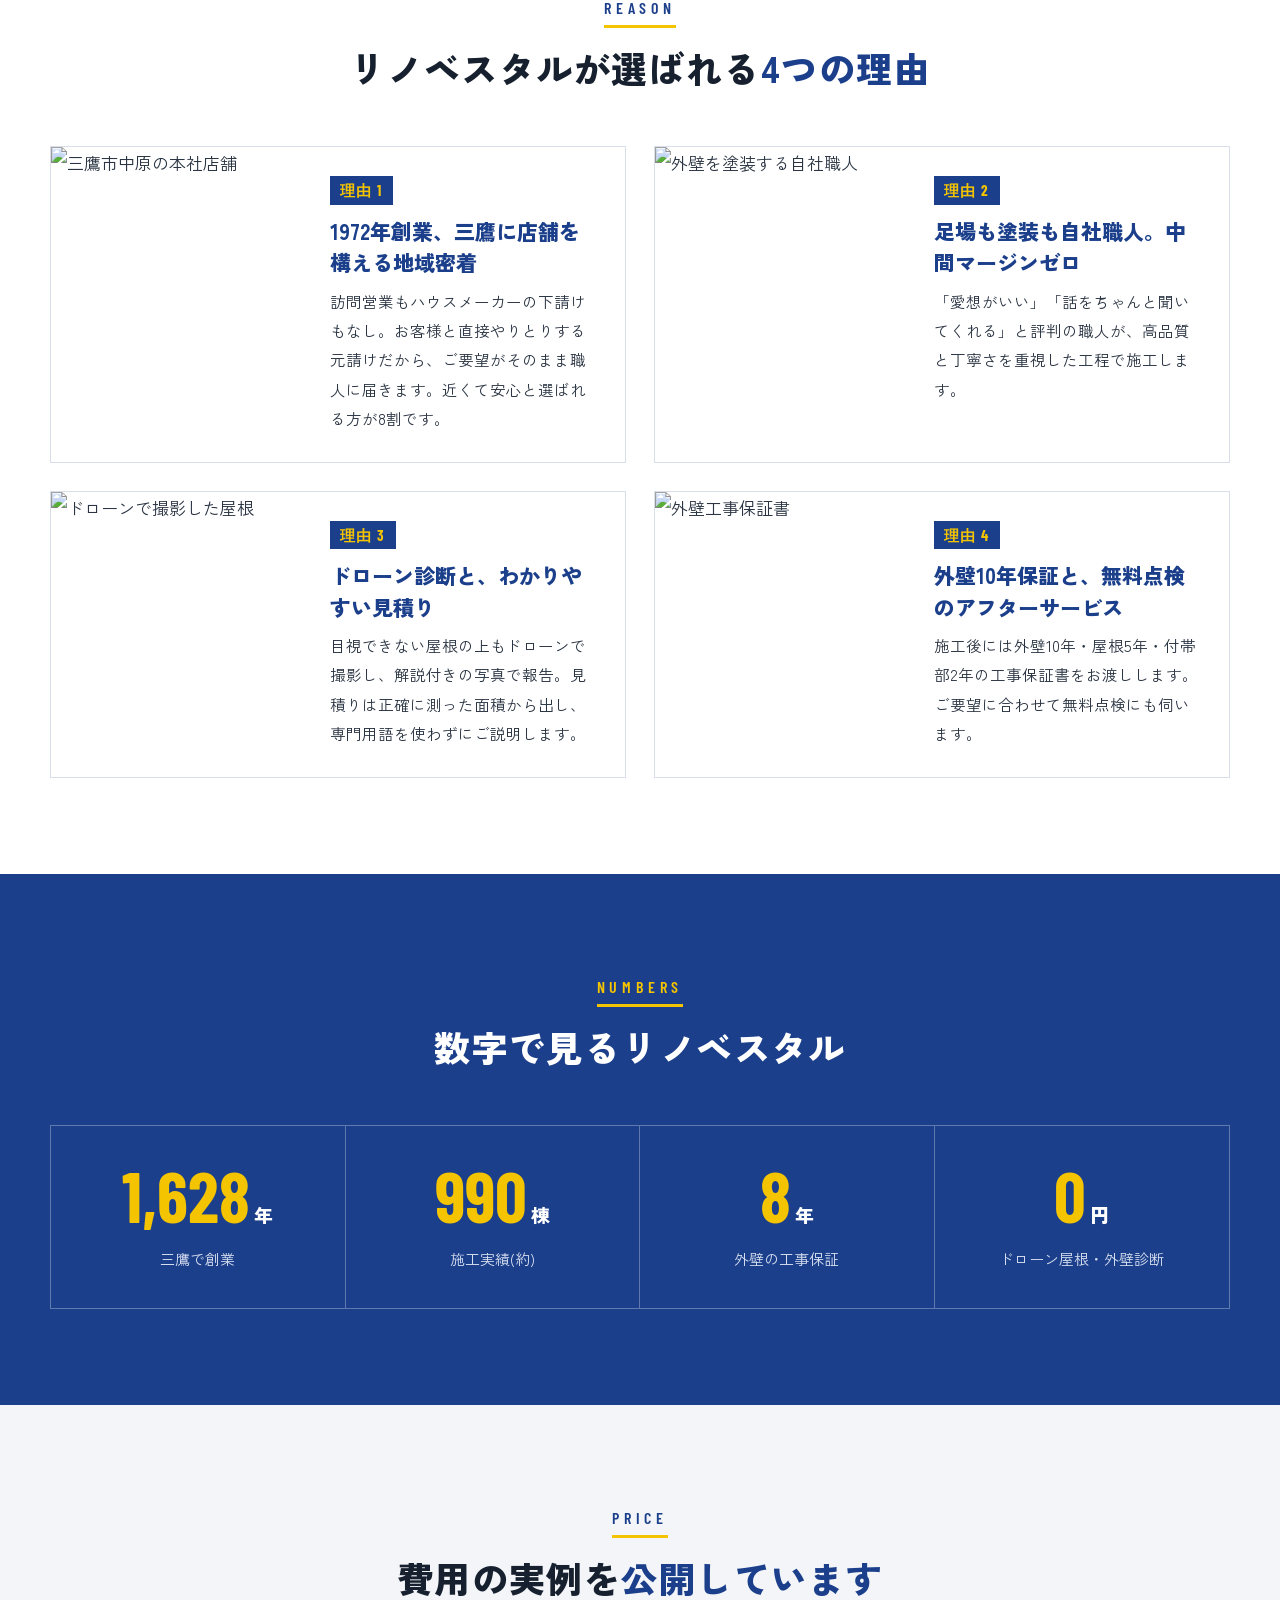
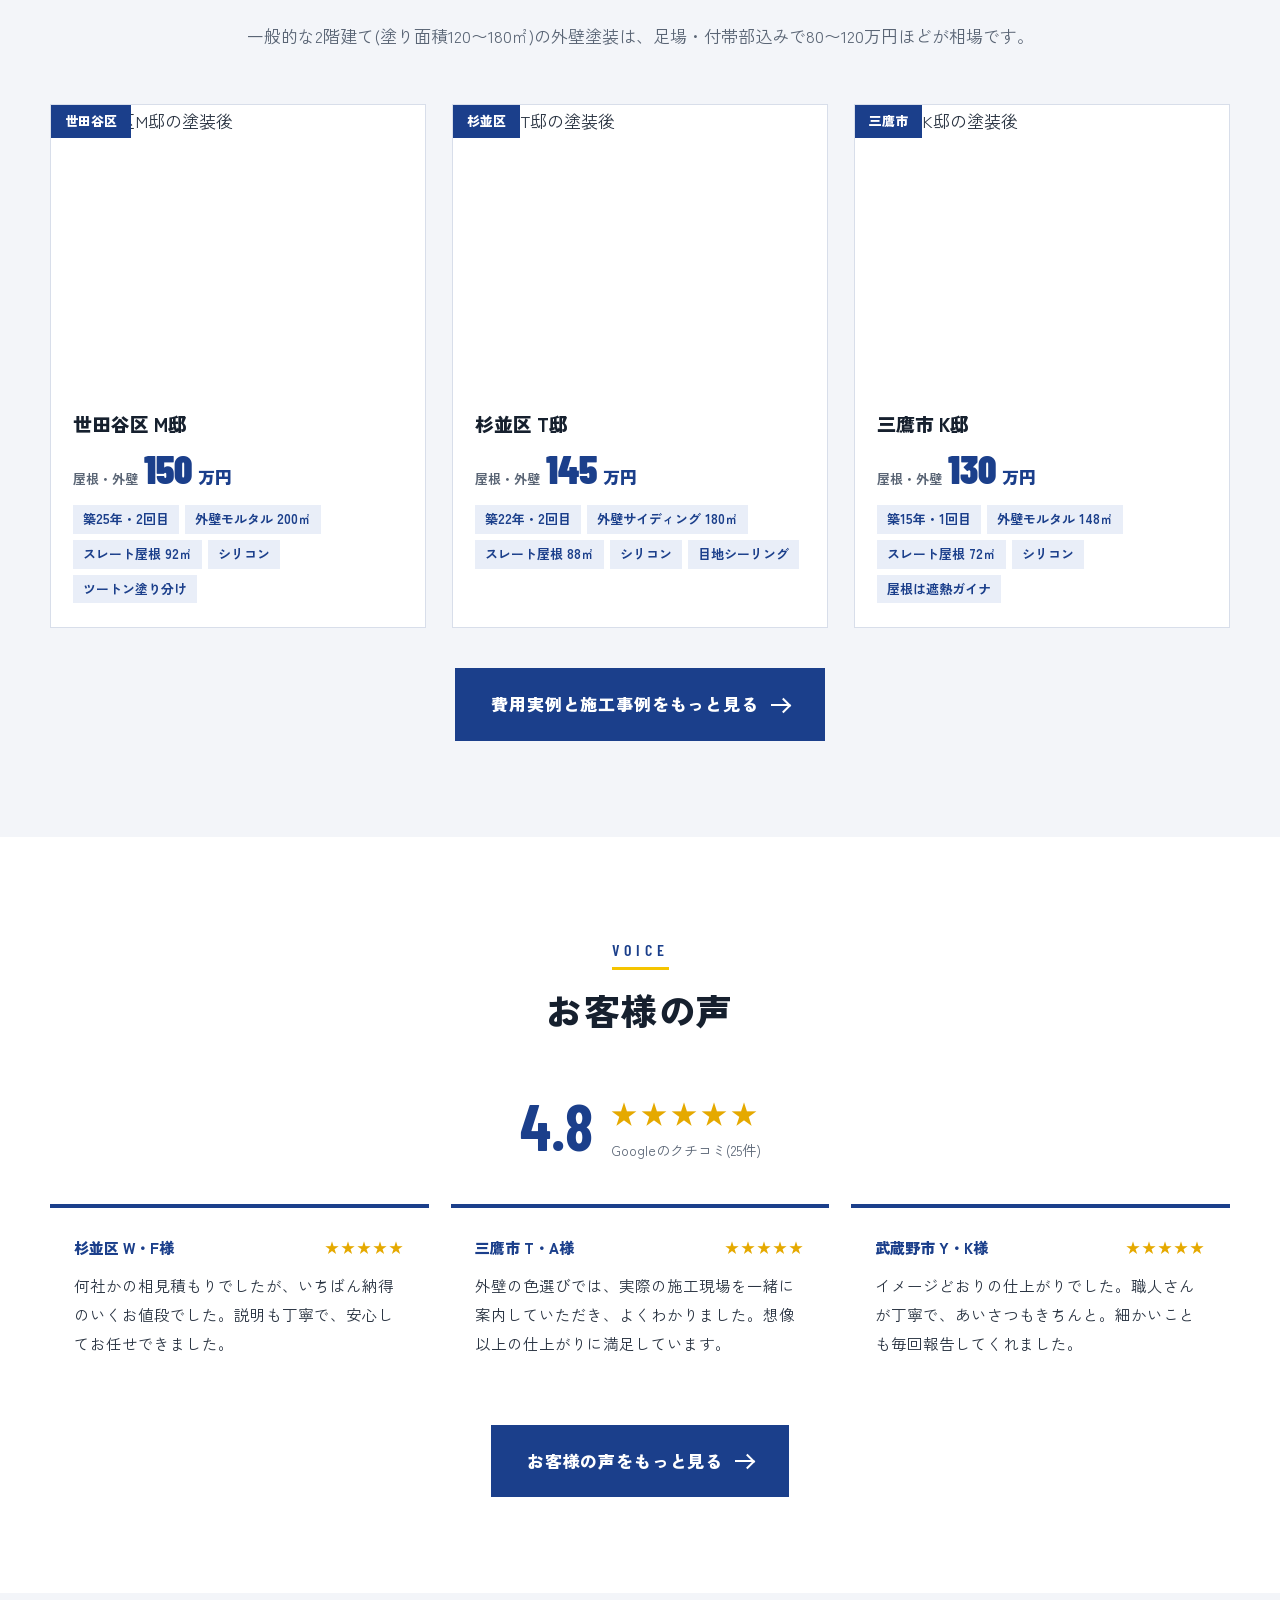
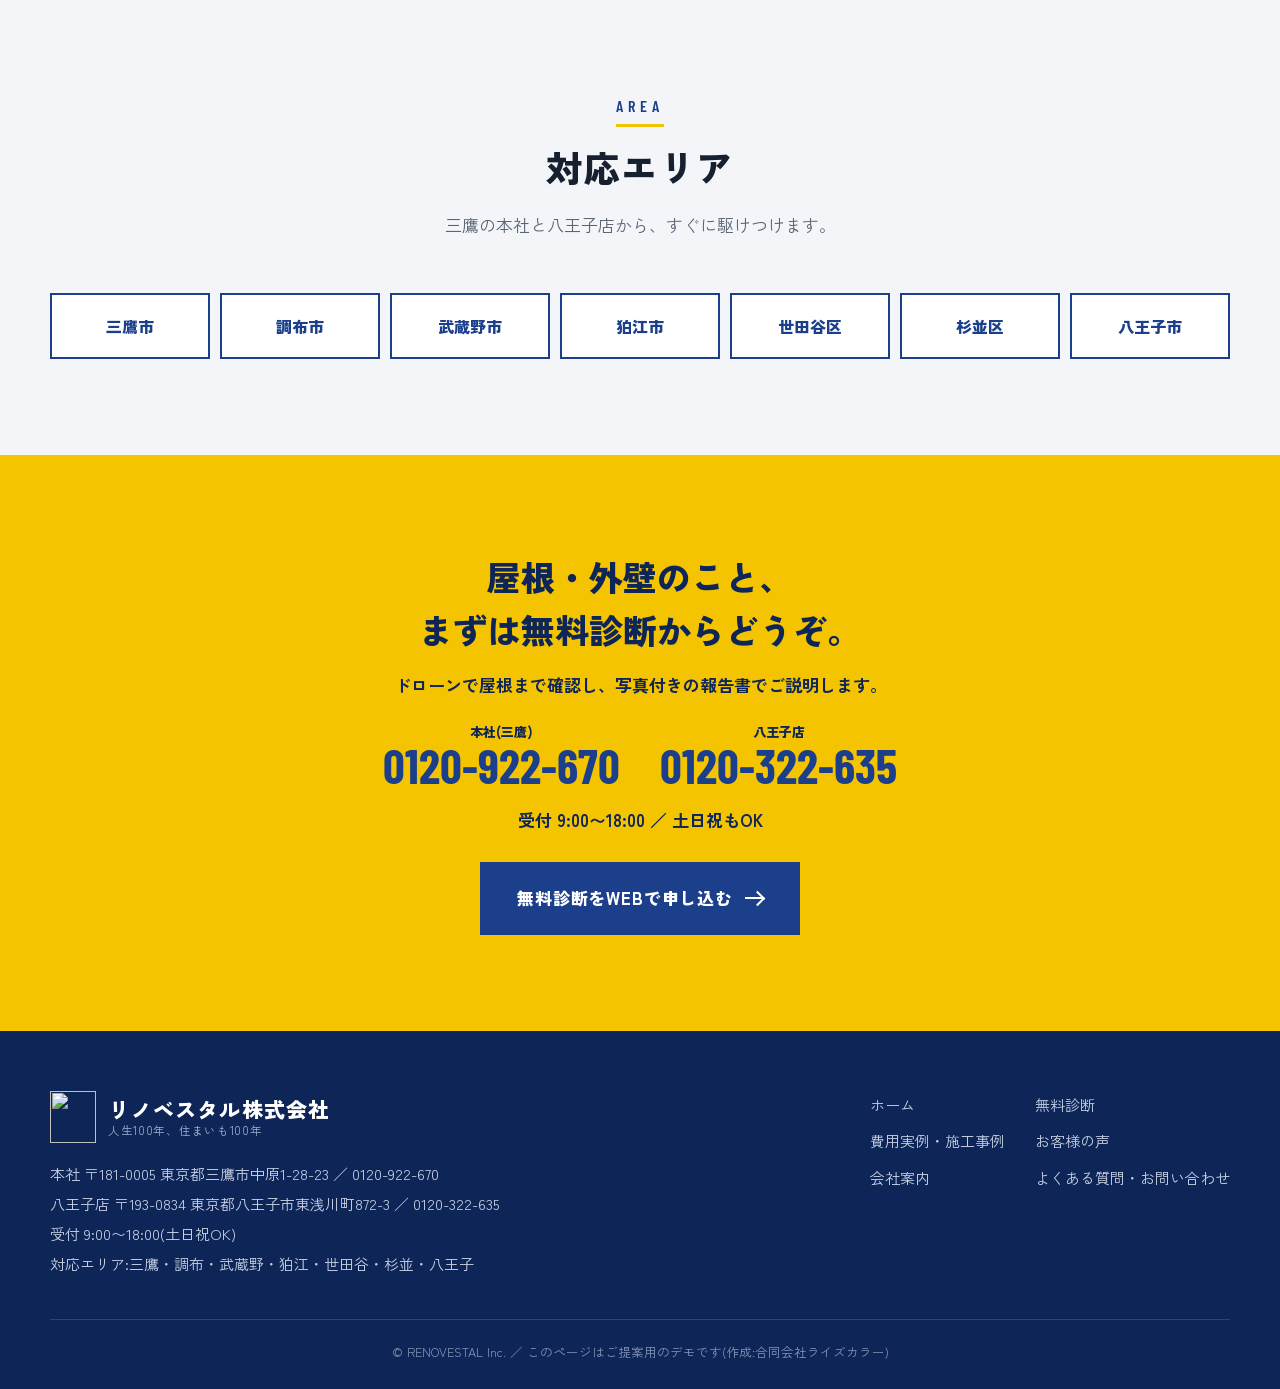
==== commit 2d86d39a: "Cloudflare Web Analyticsの計測コードを追加 Co-Authored-By: Claude Opus 5.5 <noreply@anthropic.com> Claude-Ses" ====
--- a/index.html
+++ b/index.html
@@ -161,5 +161,6 @@
 </footer>
 <div class="sp-bar"><a class="t" href="tel:0120922670">無料で電話相談</a><a class="m" href="contact.html#form">無料診断を申し込む</a></div>
 <script src="main.js"></script>
+<!-- Cloudflare Web Analytics --><script defer src='https://static.cloudflareinsights.com/beacon.min.js' data-cf-beacon='{"token": "66a2b055c38a48da9c19547b0177c091"}'></script><!-- End Cloudflare Web Analytics -->
 </body>
 </html>
